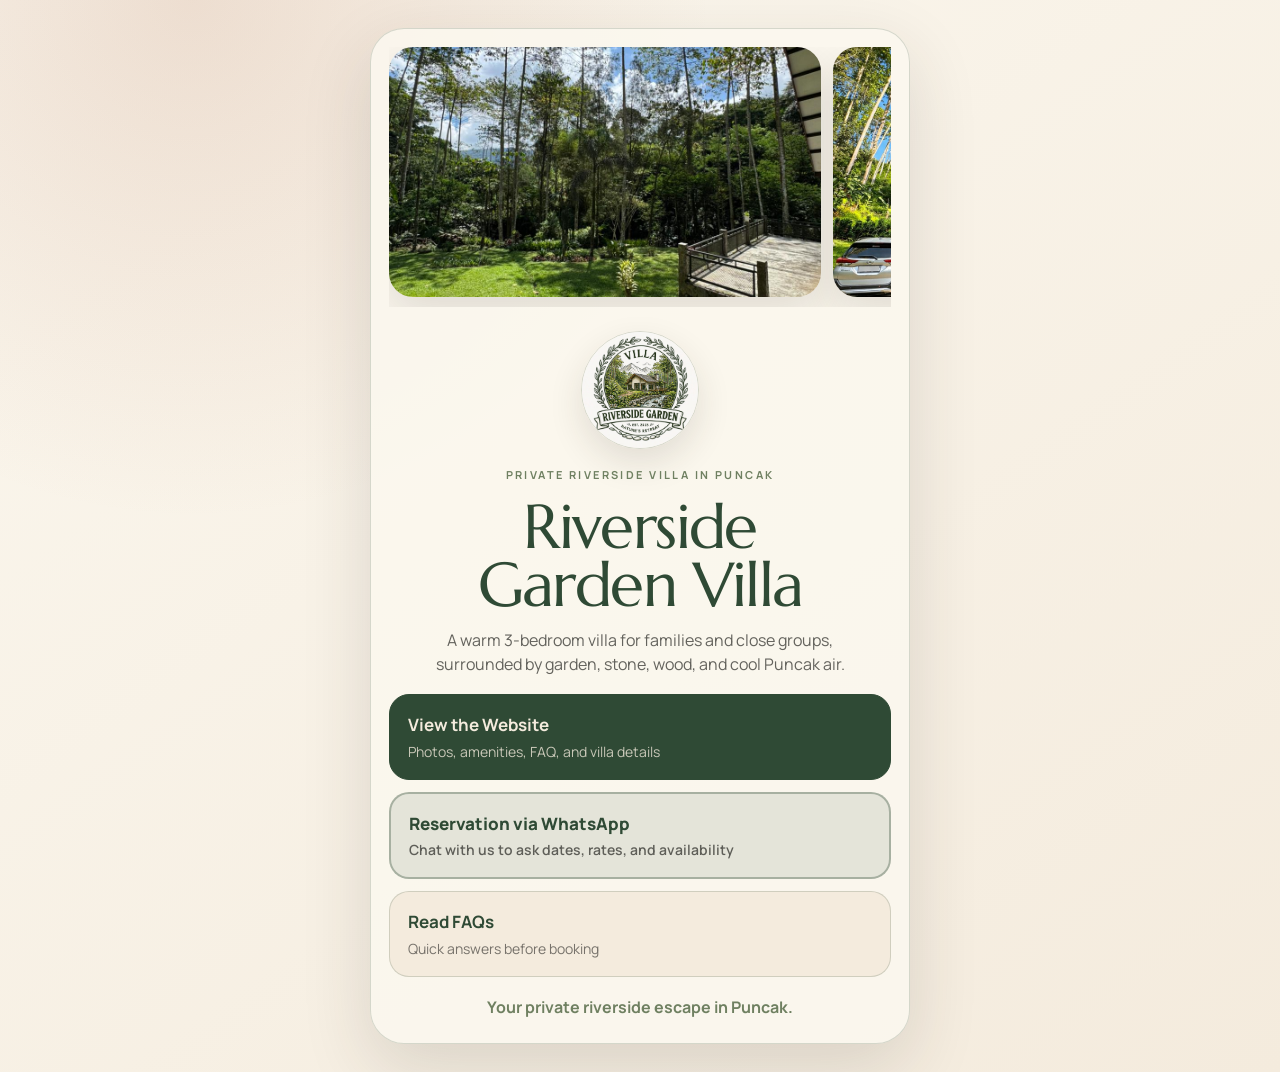
==== links.html @ 7922874e "Simplify links page CTAs" ====
<!doctype html>
<html lang="en">
<head>
  <meta charset="utf-8" />
  <meta name="viewport" content="width=device-width, initial-scale=1" />
  <title>Riverside Garden Villa Links | Puncak Private Villa</title>
  <meta name="description" content="Quick links for Riverside Garden Villa: view the villa website, contact via WhatsApp, browse photos, and check amenities for this private 3-bedroom riverside villa in Puncak." />
  <meta property="og:title" content="Riverside Garden Villa — Links" />
  <meta property="og:description" content="View the villa, contact for reservations, and explore a private riverside stay in Puncak." />
  <link rel="preconnect" href="https://fonts.googleapis.com">
  <link rel="preconnect" href="https://fonts.gstatic.com" crossorigin>
  <link href="https://fonts.googleapis.com/css2?family=Manrope:wght@400;500;600;700;800&family=Marcellus&display=swap" rel="stylesheet">
  <link rel="stylesheet" href="styles.css" />
</head>
<body class="links-body">
  <main class="links-page">
    <section class="links-card">
      <div class="links-hero-scroll" aria-label="Riverside Garden Villa photo preview">
        <img src="assets/step-outside-garden-deck.jpg" alt="Garden deck and riverside greenery at Riverside Garden Villa in Puncak" />
        <img src="assets/arrive-front-driveway.jpg" alt="Front driveway arrival view of Riverside Garden Villa in Puncak" />
        <img src="assets/living-dining-1.jpg" alt="Warm living and dining room for gathering together" />
        <img src="assets/bedroom-3.jpg" alt="Bedroom with double bed and warm wood finishes" />
        <img src="assets/step-outside-stream.jpg" alt="Natural stream and garden landscape beside the villa" />
      </div>
      <div class="brand-lockup">
        <img class="actual-logo" src="assets/logo-riverside-garden.jpg" alt="Riverside Garden Villa logo" />
        <p class="eyebrow">Private riverside villa in Puncak</p>
        <h1>Riverside Garden Villa</h1>
        <p>A warm 3-bedroom villa for families and close groups, surrounded by garden, stone, wood, and cool Puncak air.</p>
      </div>

      <div class="link-list" aria-label="Riverside Garden Villa quick links">
        <a class="link-pill primary-link" href="index.html">
          <strong>View the Website</strong>
          <span>Photos, amenities, FAQ, and villa details</span>
        </a>
        <a class="link-pill whatsapp-link" href="https://wa.me/6287873734000?text=Hi%20Riverside%20Garden%20Villa%2C%20I%27d%20like%20to%20ask%20about%20availability%20and%20reservation." target="_blank" rel="noopener">
          <strong>Reservation via WhatsApp</strong>
          <span>Chat with us to ask dates, rates, and availability</span>
        </a>
        <a class="link-pill" href="index.html#faq">
          <strong>Read FAQs</strong>
          <span>Quick answers before booking</span>
        </a>
      </div>

      <p class="links-foot">Your private riverside escape in Puncak.</p>
    </section>
  </main>
</body>
</html>
---- styles.css ----
:root{
  --green:#2F4A35;
  --moss:#6F8061;
  --stone:#77736A;
  --cream:#F4EBDD;
  --cream-2:#FBF7EE;
  --wood:#8A5F3F;
  --terracotta:#B06F4F;
  --charcoal:#2A2925;
  --line:rgba(47,74,53,.18);
  --shadow:0 24px 70px rgba(47,42,34,.14);
  --radius:28px;
}
*{box-sizing:border-box}
html{scroll-behavior:smooth}
body{
  margin:0;
  background:var(--cream-2);
  color:var(--charcoal);
  font-family:"Manrope",system-ui,sans-serif;
  line-height:1.5;
}
body:before{
  content:"";
  position:fixed;
  inset:0;
  pointer-events:none;
  opacity:.08;
  background-image:radial-gradient(var(--stone) .6px, transparent .6px);
  background-size:12px 12px;
}
img{max-width:100%;display:block;object-fit:cover}
a{color:inherit;text-decoration:none}
.section-pad{padding:96px clamp(20px,5vw,72px)}
.nav{
  position:sticky;
  top:0;
  z-index:20;
  display:flex;
  align-items:center;
  justify-content:space-between;
  gap:24px;
  padding:18px clamp(20px,5vw,72px);
  background:rgba(251,247,238,.86);
  backdrop-filter:blur(18px);
  border-bottom:1px solid var(--line);
}
.brand{display:flex;align-items:center;gap:12px;font-weight:700;color:var(--green)}
.brand-mark{
  width:42px;height:42px;border-radius:50%;
  display:grid;place-items:center;
  background:var(--green);color:var(--cream);
  font-family:"Cormorant Garamond",Georgia,serif;font-weight:800;
}
.nav nav{display:flex;gap:28px;color:rgba(42,41,37,.72);font-size:14px}
.nav nav a:hover{color:var(--green)}
.nav-cta{padding:12px 18px;border-radius:999px;background:var(--green);color:var(--cream);font-weight:800;font-size:13px;letter-spacing:.04em;text-transform:uppercase}
.hero{
  display:grid;
  grid-template-columns:minmax(0, .92fr) minmax(360px,1.08fr);
  gap:56px;
  align-items:center;
  min-height:calc(100dvh - 80px);
}
.eyebrow{
  margin:0 0 14px;
  color:var(--moss);
  text-transform:uppercase;
  letter-spacing:.22em;
  font-size:11px;
  font-weight:700;
}
h1,h2{font-family:"Cormorant Garamond",Georgia,serif;line-height:.92;letter-spacing:-.018em;margin:0;color:var(--green);font-weight:700}
h1{font-size:clamp(58px,8.4vw,122px);text-wrap:balance}
h2{font-size:clamp(40px,5.2vw,78px);text-wrap:balance}
.lead{font-size:19px;color:rgba(42,41,37,.72);max-width:620px;font-weight:500;margin:28px 0 0}
.actions{display:flex;gap:14px;margin-top:34px;flex-wrap:wrap}
.button{display:inline-flex;align-items:center;justify-content:center;border-radius:999px;padding:15px 22px;font-weight:800;letter-spacing:.035em;text-transform:uppercase;transition:transform .25s ease, background .25s ease}
.button:active{transform:scale(.98) translateY(1px)}
.primary{background:var(--green);color:var(--cream)}
.primary:hover{background:#263d2c}
.secondary{background:rgba(47,74,53,.08);color:var(--green);border:1px solid var(--line)}
.large{padding:18px 28px;white-space:nowrap}
.hero-media{position:relative}
.hero-media img{height:min(74vh,720px);width:100%;border-radius:var(--radius);box-shadow:var(--shadow)}
.hero-card{
  position:absolute;left:28px;bottom:28px;right:28px;
  padding:20px 22px;border-radius:22px;
  background:rgba(244,235,221,.86);
  backdrop-filter:blur(14px);
  border:1px solid rgba(255,255,255,.48);
  display:flex;justify-content:space-between;gap:18px;align-items:center;
}
.hero-card span{color:rgba(42,41,37,.68)}
.highlights{
  margin:0 clamp(20px,5vw,72px);
  padding:18px;
  border:1px solid var(--line);
  border-radius:999px;
  display:flex;
  gap:10px;
  flex-wrap:wrap;
  justify-content:center;
  background:var(--cream);
}
.highlights span{padding:9px 14px;border-radius:999px;background:rgba(47,74,53,.07);color:var(--green);font-size:14px;font-weight:700}
.story{display:grid;grid-template-columns:1.05fr .95fr;gap:80px;align-items:end;border-bottom:1px solid var(--line)}
.story p:last-child{font-size:21px;color:rgba(42,41,37,.72);max-width:760px;font-weight:500;margin:0}
.split{display:grid;grid-template-columns:1fr 1fr;gap:56px;align-items:center}
.split.reverse{background:var(--cream)}
.split img{height:620px;width:100%;border-radius:var(--radius);box-shadow:var(--shadow)}
.split-copy p:not(.eyebrow){font-size:18px;color:rgba(42,41,37,.72);max-width:590px}
.ticks{list-style:none;padding:0;margin:28px 0 0;display:grid;gap:12px}
.ticks li{padding:14px 16px;border-left:3px solid var(--terracotta);background:rgba(176,111,79,.08);border-radius:12px}
.section-head{max-width:860px;margin-bottom:42px}.section-head.compact{max-width:720px}
.gallery-grid{display:grid;grid-template-columns:1.25fr .85fr .85fr;grid-auto-rows:320px;gap:18px}
figure{margin:0;position:relative;overflow:hidden;border-radius:24px;background:var(--cream);box-shadow:0 16px 48px rgba(47,42,34,.10)}
figure.large{grid-row:span 2}
figure img{width:100%;height:100%}
figcaption{position:absolute;left:16px;bottom:16px;background:rgba(251,247,238,.88);padding:10px 13px;border-radius:999px;color:var(--green);font-weight:700;font-size:13px}
.river{background:linear-gradient(135deg,rgba(47,74,53,.96),rgba(111,128,97,.9)),url('assets/4433a8c8-841c-4224-a8cb-669ea52f34e6.jpg') center/cover;color:var(--cream)}
.river-panel{max-width:820px}.river h2,.river .eyebrow{color:var(--cream)}.river p:last-child{font-size:20px;color:rgba(244,235,221,.82)}
.amenity-grid{display:grid;grid-template-columns:repeat(3,1fr);gap:16px}
.amenity-grid div{padding:26px;border:1px solid var(--line);border-radius:22px;background:var(--cream)}
.amenity-grid strong{display:block;color:var(--green);font-size:19px;margin-bottom:8px;letter-spacing:-.01em}.amenity-grid span{color:rgba(42,41,37,.68)}
.faq{background:var(--cream)}
details{border-top:1px solid var(--line);padding:22px 0;max-width:960px}details:last-child{border-bottom:1px solid var(--line)}
summary{cursor:pointer;font-weight:700;color:var(--green);font-size:20px;letter-spacing:-.01em}details p{color:rgba(42,41,37,.7);max-width:760px}
.booking{display:flex;justify-content:space-between;align-items:center;gap:32px;background:var(--green);color:var(--cream)}
.booking h2,.booking .eyebrow{color:var(--cream)}.booking p:last-child{max-width:640px;color:rgba(244,235,221,.78);font-size:18px}.booking .primary{background:var(--cream);color:var(--green)}
@media (max-width: 900px){
  .nav nav{display:none}.nav-cta{display:none}.section-pad{padding:64px 20px}.hero,.story,.split{grid-template-columns:1fr;gap:34px}.hero{min-height:auto}.hero-media img,.split img{height:460px}.gallery-grid{grid-template-columns:1fr;grid-auto-rows:280px}figure.large{grid-row:span 1}.amenity-grid{grid-template-columns:1fr}.booking{display:block}.booking .button{margin-top:24px}.highlights{border-radius:24px}.hero-card{position:static;margin-top:14px;display:block}
}
.links-body{
  min-height:100dvh;
  background:
    radial-gradient(circle at 15% 0%, rgba(176,111,79,.18), transparent 34%),
    linear-gradient(145deg, var(--cream-2), var(--cream));
}
.links-page{
  min-height:100dvh;
  display:grid;
  place-items:center;
  padding:28px 18px;
}
.links-card{
  width:min(100%, 540px);
  padding:18px 18px 24px;
  border:1px solid var(--line);
  border-radius:34px;
  background:rgba(251,247,238,.88);
  box-shadow:var(--shadow);
}
.links-hero-img img{
  width:100%;
  height:250px;
  border-radius:24px;
  box-shadow:0 18px 42px rgba(47,42,34,.12);
}
.brand-lockup{
  text-align:center;
  padding:24px 14px 18px;
}
.brand-lockup .brand-mark{
  margin:0 auto 18px;
}
.brand-lockup h1{
  font-size:clamp(40px, 11vw, 62px);
}
.brand-lockup p:not(.eyebrow){
  margin:14px auto 0;
  color:rgba(42,41,37,.72);
  max-width:410px;
}
.link-list{
  display:grid;
  gap:12px;
}
.link-pill{
  display:block;
  padding:17px 18px;
  border-radius:20px;
  background:var(--cream);
  border:1px solid var(--line);
  transition:transform .2s ease, border-color .2s ease, background .2s ease;
}
.link-pill:hover{
  transform:translateY(-2px);
  border-color:rgba(47,74,53,.38);
}
.link-pill strong{
  display:block;
  color:var(--green);
  font-size:17px;
}
.link-pill span{
  display:block;
  margin-top:3px;
  color:rgba(42,41,37,.62);
  font-size:14px;
}
.primary-link{
  background:var(--green);
  border-color:var(--green);
}
.primary-link strong,.primary-link span{color:var(--cream)}
.primary-link span{opacity:.78}
.links-foot{
  margin:18px 0 0;
  text-align:center;
  color:var(--moss);
  font-weight:700;
}
@media (max-width:520px){
  .links-card{border-radius:28px;padding:14px 14px 20px}
  .links-hero-img img{height:210px}
}
.nav-logo{
  width:46px;
  height:46px;
  border-radius:50%;
  object-fit:cover;
  border:1px solid rgba(47,74,53,.2);
}
.actual-logo{
  width:118px;
  height:118px;
  border-radius:50%;
  object-fit:cover;
  margin:0 auto 18px;
  display:block;
  border:1px solid rgba(47,74,53,.18);
  box-shadow:0 14px 34px rgba(47,42,34,.12);
}
.links-hero-scroll{
  display:flex;
  gap:12px;
  overflow-x:auto;
  scroll-snap-type:x mandatory;
  -webkit-overflow-scrolling:touch;
  padding-bottom:10px;
  scrollbar-color:rgba(47,74,53,.35) transparent;
}
.links-hero-scroll img{
  flex:0 0 86%;
  width:86%;
  height:250px;
  border-radius:24px;
  scroll-snap-align:center;
  box-shadow:0 18px 42px rgba(47,42,34,.12);
}
.links-hero-scroll img:first-child{margin-left:0}
.links-hero-scroll:after{
  content:"";
  flex:0 0 2px;
}
@media (max-width:520px){
  .links-hero-scroll img{height:210px;flex-basis:88%;width:88%}
  .actual-logo{width:104px;height:104px}
}
/* Gallery alignment refinement */
.gallery-grid{
  align-items:stretch;
}
.gallery-grid figure{
  display:grid;
  grid-template-rows:1fr auto;
  overflow:hidden;
  background:var(--cream);
}
.gallery-grid figure img{
  grid-row:1;
  width:100%;
  height:100%;
  min-height:0;
}
.gallery-grid figure figcaption{
  position:static;
  grid-row:2;
  display:flex;
  align-items:center;
  min-height:54px;
  padding:14px 18px;
  border-radius:0;
  background:var(--cream);
  border-top:1px solid var(--line);
  color:var(--green);
  font-weight:800;
  font-size:13px;
  letter-spacing:.08em;
  text-transform:uppercase;
}
.gallery-grid figure.large img{
  height:586px;
}
@media (max-width:900px){
  .gallery-grid figure.large img,
  .gallery-grid figure img{height:226px}
  .gallery-grid{grid-auto-rows:auto}
}
/* Editorial hero refinement */
.hero-editorial{
  position:relative;
  overflow:hidden;
  grid-template-columns:minmax(0,.9fr) minmax(420px,1.1fr);
}
.hero-editorial:before{
  content:"";
  position:absolute;
  width:520px;
  height:520px;
  border-radius:50%;
  right:-160px;
  top:72px;
  background:rgba(111,128,97,.16);
  z-index:-1;
}
.hero-logo{
  width:138px;
  height:138px;
  border-radius:50%;
  object-fit:cover;
  margin-bottom:28px;
  border:1px solid rgba(47,74,53,.18);
  box-shadow:0 18px 44px rgba(47,42,34,.12);
}
.hero-collage{
  position:relative;
  min-height:720px;
}
.hero-main-photo{
  position:absolute;
  inset:34px 0 64px 82px;
  border-radius:34px;
  overflow:hidden;
  box-shadow:var(--shadow);
}
.hero-main-photo img{
  width:100%;
  height:100%;
}
.hero-main-photo figcaption{
  position:absolute;
  left:20px;
  bottom:20px;
  border-radius:999px;
  border:1px solid rgba(255,255,255,.52);
  background:rgba(244,235,221,.88);
  backdrop-filter:blur(12px);
}
.hero-float{
  position:absolute;
  border-radius:24px;
  border:8px solid var(--cream-2);
  box-shadow:0 20px 54px rgba(47,42,34,.18);
}
.hero-float-one{
  width:310px;
  height:235px;
  left:0;
  top:0;
}
.hero-float-two{
  width:250px;
  height:180px;
  right:18px;
  bottom:0;
}
.hero-collage .hero-card{
  left:auto;
  right:38px;
  bottom:104px;
  width:min(360px,70%);
}
@media (max-width:900px){
  .hero-editorial{grid-template-columns:1fr}
  .hero-logo{width:112px;height:112px;margin-bottom:20px}
  .hero-collage{min-height:auto;display:grid;gap:14px}
  .hero-main-photo,.hero-float,.hero-collage .hero-card{position:static;width:100%;height:auto;inset:auto}
  .hero-main-photo{height:420px}
  .hero-main-photo img{height:100%}
  .hero-float{display:none}
  .hero-main-photo figcaption{position:absolute}
}
/* Impeccable pass: typography, hero, narrative gallery */
h1,h2{font-family:"Marcellus", Georgia, serif;font-weight:400;letter-spacing:-.026em;line-height:.94}
h1{font-size:clamp(52px,7.6vw,108px)}
h2{font-size:clamp(36px,4.8vw,68px)}
.hero-retreat{
  min-height:calc(100dvh - 80px);
  display:grid;
  grid-template-columns:minmax(0,1.12fr) minmax(380px,.88fr);
  gap:0;
  padding:clamp(18px,2vw,28px) clamp(20px,5vw,72px) 72px;
  align-items:stretch;
}
.hero-image-panel{
  min-height:720px;
  border-radius:36px 0 0 36px;
  overflow:hidden;
  box-shadow:var(--shadow);
}
.hero-image-panel img{width:100%;height:100%;object-fit:cover}
.hero-copy-panel{
  display:flex;
  flex-direction:column;
  justify-content:center;
  padding:clamp(32px,5vw,72px);
  background:var(--cream);
  border:1px solid var(--line);
  border-left:0;
  border-radius:0 36px 36px 0;
  box-shadow:0 24px 70px rgba(47,42,34,.10);
}
.hero-copy-panel .lead{font-size:20px;max-width:560px}
.hero-copy-panel .hero-logo{width:116px;height:116px;margin-bottom:34px}
.gallery .section-head h2{max-width:720px}
.gallery-grid figure figcaption{
  font-family:"Marcellus", Georgia, serif;
  text-transform:none;
  letter-spacing:-.01em;
  font-size:22px;
  font-weight:400;
  min-height:64px;
}
.river{background:linear-gradient(90deg,rgba(47,74,53,.98),rgba(47,74,53,.74),rgba(47,74,53,.42)),url('assets/4433a8c8-841c-4224-a8cb-669ea52f34e6.jpg') center/cover}
@media (max-width:900px){
  h1{font-size:clamp(46px,14vw,70px)}
  h2{font-size:clamp(34px,10vw,52px)}
  .hero-retreat{display:flex;flex-direction:column;padding:14px 14px 52px;min-height:auto}
  .hero-image-panel{min-height:360px;border-radius:28px 28px 0 0;box-shadow:none}
  .hero-copy-panel{border-left:1px solid var(--line);border-top:0;border-radius:0 0 28px 28px;padding:28px 22px 30px;box-shadow:0 18px 46px rgba(47,42,34,.10)}
  .hero-copy-panel .hero-logo{width:92px;height:92px;margin-bottom:22px}
  .hero-copy-panel .lead{font-size:17px}
  .actions .button{width:100%}
  .gallery-grid figure figcaption{font-size:20px;min-height:58px}
}
@media (max-width:520px){
  .nav{padding:12px 14px}.brand span:last-child{font-size:13px}.nav-logo{width:38px;height:38px}
  .highlights{margin:0 14px;padding:12px;justify-content:flex-start;border-radius:20px}.highlights span{font-size:12px;padding:8px 10px}
  .section-pad{padding:54px 16px}
  .split img{height:310px}.hero-image-panel{min-height:300px}
}
.side-scroll{
  display:flex;
  gap:16px;
  overflow-x:auto;
  scroll-snap-type:x mandatory;
  -webkit-overflow-scrolling:touch;
  padding:4px 4px 18px;
}
.side-scroll img{
  flex:0 0 min(86%, 620px);
  height:620px;
  border-radius:var(--radius);
  box-shadow:var(--shadow);
  scroll-snap-align:start;
}
.feature-scroll{
  min-width:0;
}
@media (max-width:900px){
  .side-scroll{margin-inline:-16px;padding-inline:16px;gap:12px}
  .side-scroll img{flex-basis:88%;height:360px;border-radius:24px}
}
@media (max-width:520px){
  .side-scroll img{height:310px;flex-basis:88%}
}
/* Mobile hero overlay refinement */
@media (max-width:900px){
  .hero-retreat{
    position:relative;
    display:block;
    min-height:calc(100dvh - 68px);
    padding:14px;
    overflow:hidden;
  }
  .hero-image-panel{
    position:absolute;
    inset:14px;
    min-height:0;
    height:auto;
    border-radius:30px;
    box-shadow:var(--shadow);
  }
  .hero-image-panel:after{
    content:"";
    position:absolute;
    inset:0;
    background:linear-gradient(180deg, rgba(24,39,28,.10) 0%, rgba(24,39,28,.18) 34%, rgba(24,39,28,.78) 100%);
    pointer-events:none;
  }
  .hero-copy-panel{
    position:relative;
    z-index:1;
    min-height:calc(100dvh - 96px);
    justify-content:flex-end;
    padding:28px 22px 30px;
    background:transparent;
    border:0;
    box-shadow:none;
    color:var(--cream);
  }
  .hero-copy-panel h1,
  .hero-copy-panel .eyebrow{
    color:var(--cream);
    text-shadow:0 2px 22px rgba(0,0,0,.26);
  }
  .hero-copy-panel .lead{
    color:rgba(244,235,221,.88);
    text-shadow:0 2px 18px rgba(0,0,0,.24);
  }
  .hero-copy-panel .hero-logo{
    width:84px;
    height:84px;
    margin-bottom:auto;
    background:var(--cream);
    border:4px solid rgba(244,235,221,.72);
    box-shadow:0 14px 34px rgba(0,0,0,.22);
  }
  .hero-copy-panel .actions{
    margin-top:24px;
  }
  .hero-copy-panel .button.primary{
    background:var(--cream);
    color:var(--green);
  }
  .hero-copy-panel .button.secondary{
    background:rgba(244,235,221,.16);
    color:var(--cream);
    border-color:rgba(244,235,221,.42);
    backdrop-filter:blur(10px);
  }
}
@media (max-width:520px){
  .hero-retreat{min-height:calc(100dvh - 64px);padding:10px}
  .hero-image-panel{inset:10px;border-radius:26px}
  .hero-copy-panel{min-height:calc(100dvh - 84px);padding:22px 18px 24px}
  .hero-copy-panel h1{font-size:clamp(42px,13vw,62px)}
  .hero-copy-panel .lead{font-size:16px;line-height:1.55}
}
/* Mobile hero readability pass */
@media (max-width:900px){
  .hero-image-panel:after{
    background:
      linear-gradient(180deg, rgba(12,22,15,.42) 0%, rgba(12,22,15,.50) 34%, rgba(12,22,15,.88) 100%),
      radial-gradient(circle at 24% 20%, rgba(12,22,15,.18), transparent 34%);
  }
  .hero-copy-panel h1{
    color:#fbf4e8;
    text-shadow:0 3px 30px rgba(0,0,0,.58), 0 1px 2px rgba(0,0,0,.36);
  }
  .hero-copy-panel .eyebrow{
    color:#fbf4e8;
    text-shadow:0 2px 16px rgba(0,0,0,.58);
    font-weight:900;
  }
  .hero-copy-panel .lead{
    color:rgba(251,244,232,.96);
    text-shadow:0 2px 18px rgba(0,0,0,.62), 0 1px 2px rgba(0,0,0,.38);
    font-weight:600;
  }
  .hero-copy-panel .button.primary{
    box-shadow:0 12px 34px rgba(0,0,0,.22);
  }
  .hero-copy-panel .button.secondary{
    background:rgba(18,35,24,.44);
    border-color:rgba(251,244,232,.56);
    box-shadow:inset 0 1px 0 rgba(255,255,255,.12), 0 12px 34px rgba(0,0,0,.18);
  }
}
/* Mobile gallery + amenities refinement */
@media (max-width:900px){
  .gallery-grid{
    display:grid;
    grid-template-columns:1fr;
    gap:18px;
  }
  .gallery-grid figure,
  .gallery-grid figure.large{
    grid-row:auto;
    border-radius:26px;
  }
  .gallery-grid figure img,
  .gallery-grid figure.large img{
    width:100%;
    height:260px;
    object-fit:cover;
  }
  .gallery-grid figure figcaption{
    min-height:62px;
    padding:16px 18px;
  }
  .amenity-grid{
    display:flex;
    overflow-x:auto;
    gap:14px;
    scroll-snap-type:x mandatory;
    -webkit-overflow-scrolling:touch;
    margin-inline:-16px;
    padding:4px 16px 18px;
  }
  .amenity-grid div{
    flex:0 0 78%;
    min-height:166px;
    scroll-snap-align:start;
    display:flex;
    flex-direction:column;
    justify-content:space-between;
  }
}
@media (max-width:520px){
  .gallery-grid figure img,
  .gallery-grid figure.large img{
    height:238px;
  }
  .amenity-grid div{
    flex-basis:82%;
    min-height:154px;
  }
}
.whatsapp-link{
  background:rgba(47,74,53,.10);
  border:2px solid rgba(47,74,53,.34);
}
.whatsapp-link strong{
  font-weight:900;
  color:var(--green);
}
.whatsapp-link span{
  font-weight:600;
  color:rgba(42,41,37,.72);
}
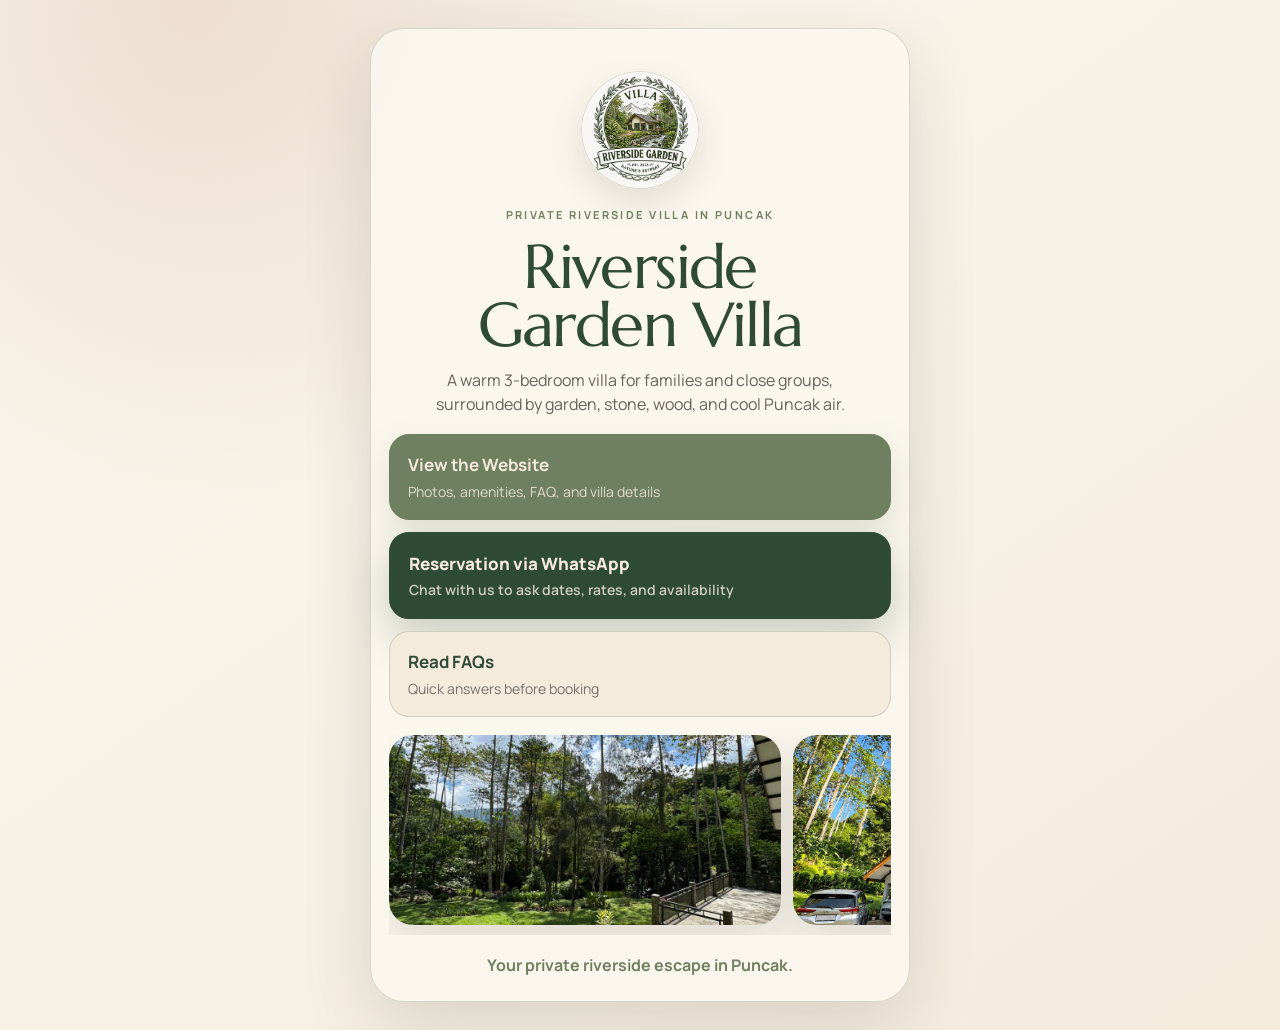
==== commit db764c74: "Move links photo carousel below CTAs" ====
--- a/links.html
+++ b/links.html
@@ -15,13 +15,6 @@
 <body class="links-body">
   <main class="links-page">
     <section class="links-card">
-      <div class="links-hero-scroll" aria-label="Riverside Garden Villa photo preview">
-        <img src="assets/step-outside-garden-deck.jpg" alt="Garden deck and riverside greenery at Riverside Garden Villa in Puncak" />
-        <img src="assets/arrive-front-driveway.jpg" alt="Front driveway arrival view of Riverside Garden Villa in Puncak" />
-        <img src="assets/living-dining-1.jpg" alt="Warm living and dining room for gathering together" />
-        <img src="assets/bedroom-3.jpg" alt="Bedroom with double bed and warm wood finishes" />
-        <img src="assets/step-outside-stream.jpg" alt="Natural stream and garden landscape beside the villa" />
-      </div>
       <div class="brand-lockup">
         <img class="actual-logo" src="assets/logo-riverside-garden.jpg" alt="Riverside Garden Villa logo" />
         <p class="eyebrow">Private riverside villa in Puncak</p>
@@ -44,6 +37,16 @@
         </a>
       </div>
 
+      <div class="links-gallery-wrap">
+      <div class="links-hero-scroll" aria-label="Riverside Garden Villa photo preview">
+        <img src="assets/step-outside-garden-deck.jpg" alt="Garden deck and riverside greenery at Riverside Garden Villa in Puncak" />
+        <img src="assets/arrive-front-driveway.jpg" alt="Front driveway arrival view of Riverside Garden Villa in Puncak" />
+        <img src="assets/living-dining-1.jpg" alt="Warm living and dining room for gathering together" />
+        <img src="assets/bedroom-3.jpg" alt="Bedroom with double bed and warm wood finishes" />
+        <img src="assets/step-outside-stream.jpg" alt="Natural stream and garden landscape beside the villa" />
+      </div>
+      </div>
+
       <p class="links-foot">Your private riverside escape in Puncak.</p>
     </section>
   </main>
--- a/styles.css
+++ b/styles.css
@@ -631,3 +631,49 @@
   font-weight:600;
   color:rgba(42,41,37,.72);
 }
+/* Make reservation CTA the primary action on links page */
+.link-list .primary-link{
+  background:var(--cream);
+  border:1px solid var(--line);
+}
+.link-list .primary-link strong{color:var(--green)}
+.link-list .primary-link span{color:rgba(42,41,37,.62);opacity:1}
+.whatsapp-link{
+  background:var(--green);
+  border-color:var(--green);
+  box-shadow:0 18px 42px rgba(47,74,53,.22);
+}
+.whatsapp-link strong,
+.whatsapp-link span{
+  color:var(--cream);
+}
+.whatsapp-link span{opacity:.82}
+/* Links CTA color hierarchy */
+.link-list .primary-link{
+  background:var(--moss);
+  border-color:var(--moss);
+  box-shadow:0 14px 34px rgba(111,128,97,.18);
+}
+.link-list .primary-link strong,
+.link-list .primary-link span{
+  color:var(--cream);
+}
+.link-list .primary-link span{opacity:.84}
+.whatsapp-link{
+  background:var(--green);
+  border-color:var(--green);
+  box-shadow:0 18px 42px rgba(47,74,53,.24);
+}
+.links-gallery-wrap{
+  margin-top:18px;
+}
+.links-gallery-wrap .links-hero-scroll img{
+  height:190px;
+  flex-basis:78%;
+}
+@media (max-width:520px){
+  .links-gallery-wrap .links-hero-scroll img{
+    height:172px;
+    flex-basis:82%;
+  }
+}
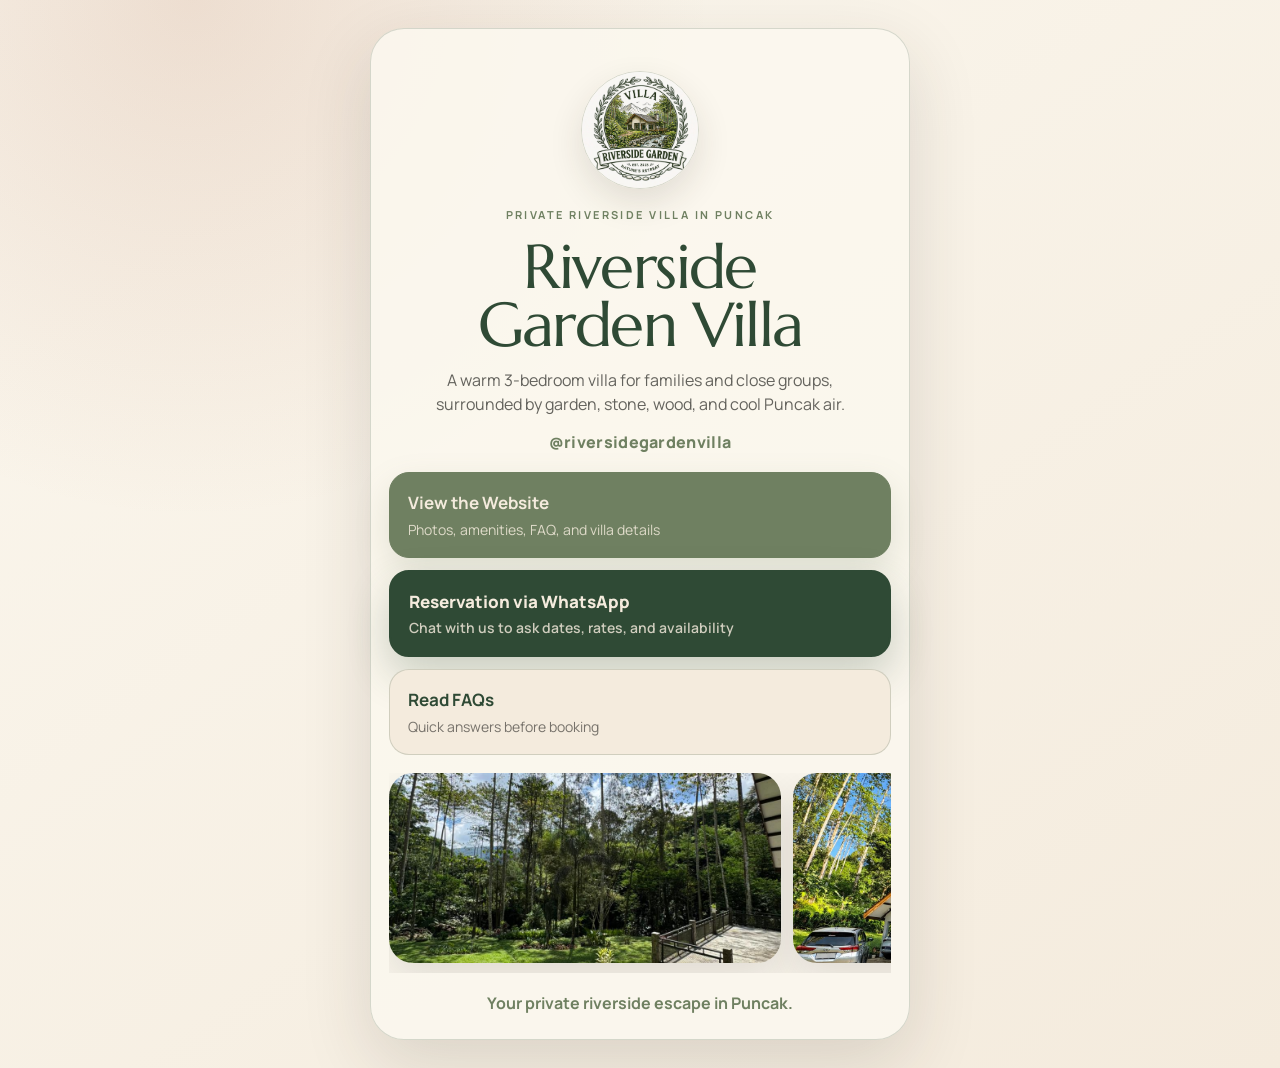
==== commit 1c182728: "Add Instagram handle" ====
--- a/links.html
+++ b/links.html
@@ -20,6 +20,7 @@
         <p class="eyebrow">Private riverside villa in Puncak</p>
         <h1>Riverside Garden Villa</h1>
         <p>A warm 3-bedroom villa for families and close groups, surrounded by garden, stone, wood, and cool Puncak air.</p>
+        <a class="ig-handle" href="https://instagram.com/riversidegardenvilla" target="_blank" rel="noopener">@riversidegardenvilla</a>
       </div>
 
       <div class="link-list" aria-label="Riverside Garden Villa quick links">
--- a/styles.css
+++ b/styles.css
@@ -677,3 +677,16 @@
     flex-basis:82%;
   }
 }
+.ig-handle{
+  display:inline-flex;
+  margin-top:14px;
+  color:var(--moss);
+  font-weight:800;
+  letter-spacing:.02em;
+}
+.inline-link{
+  color:var(--cream);
+  font-weight:800;
+  text-decoration:underline;
+  text-underline-offset:4px;
+}
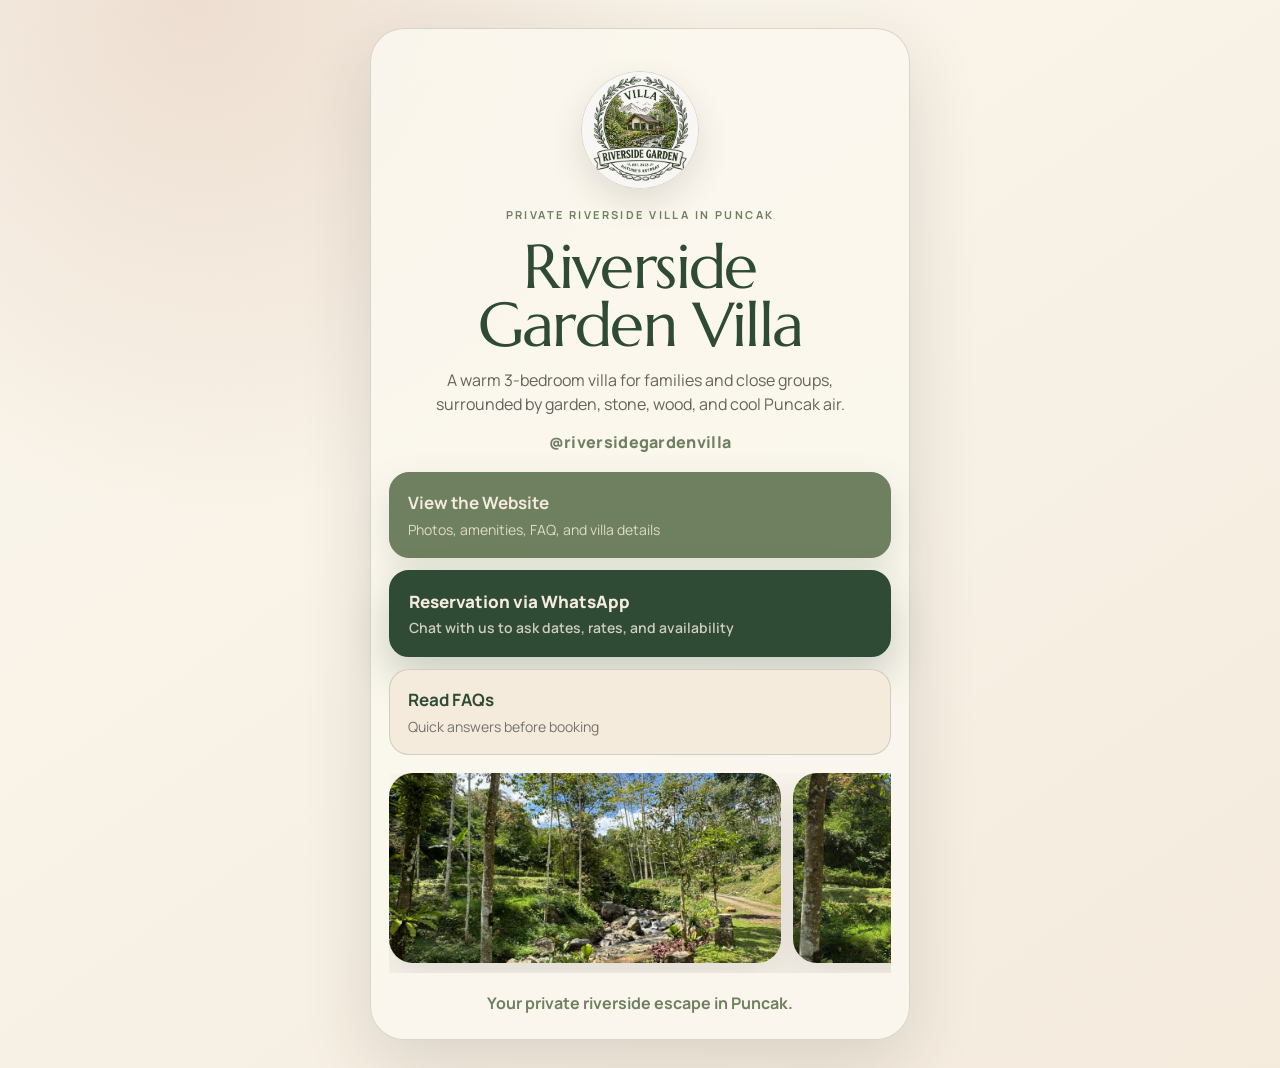
==== commit ed4477ee: "Add stronger nature and riverside imagery" ====
--- a/links.html
+++ b/links.html
@@ -40,11 +40,12 @@
 
       <div class="links-gallery-wrap">
       <div class="links-hero-scroll" aria-label="Riverside Garden Villa photo preview">
-        <img src="assets/step-outside-garden-deck.jpg" alt="Garden deck and riverside greenery at Riverside Garden Villa in Puncak" />
-        <img src="assets/arrive-front-driveway.jpg" alt="Front driveway arrival view of Riverside Garden Villa in Puncak" />
+        <img src="assets/nature-riverside-lawn.jpg" alt="Riverside lawn and stream surrounded by trees" />
+        <img src="assets/nature-rocky-stream.jpg" alt="Rocky stream running through the villa garden" />
+        <img src="assets/nature-wide-lawn.jpg" alt="Open green lawn with tall trees and hillside" />
+        <img src="assets/nature-terrace-view.jpg" alt="Terrace overlooking green riverside garden" />
         <img src="assets/living-dining-1.jpg" alt="Warm living and dining room for gathering together" />
         <img src="assets/bedroom-3.jpg" alt="Bedroom with double bed and warm wood finishes" />
-        <img src="assets/step-outside-stream.jpg" alt="Natural stream and garden landscape beside the villa" />
       </div>
       </div>
 
--- a/styles.css
+++ b/styles.css
@@ -690,3 +690,162 @@
   text-decoration:underline;
   text-underline-offset:4px;
 }
+/* Brand-icon amenities */
+.amenity-grid{
+  align-items:stretch;
+}
+.amenity-card{
+  position:relative;
+  overflow:hidden;
+  min-height:230px;
+}
+.amenity-icon{
+  width:44px;
+  height:44px;
+  border-radius:999px;
+  display:grid;
+  place-items:center;
+  margin-bottom:30px;
+  border:1px solid rgba(47,74,53,.24);
+  color:var(--green);
+  background:rgba(111,128,97,.10);
+  font-family:"Marcellus", Georgia, serif;
+  font-size:24px;
+  line-height:1;
+}
+.amenity-card.tall{
+  min-height:300px;
+  background:linear-gradient(180deg, rgba(111,128,97,.14), var(--cream));
+}
+.amenity-card.wide{
+  grid-column:span 2;
+  background:rgba(176,111,79,.08);
+}
+.amenity-card.quiet{
+  background:rgba(119,115,106,.10);
+}
+.amenity-card.image-card{
+  color:var(--cream);
+  background:var(--green);
+  border-color:rgba(47,74,53,.28);
+}
+.amenity-card.image-card img{
+  position:absolute;
+  inset:0;
+  width:100%;
+  height:100%;
+  object-fit:cover;
+  opacity:.28;
+}
+.amenity-card.image-card:after{
+  content:"";
+  position:absolute;
+  inset:0;
+  background:linear-gradient(180deg,rgba(47,74,53,.34),rgba(47,74,53,.86));
+}
+.amenity-card.image-card .amenity-icon,
+.amenity-card.image-card strong,
+.amenity-card.image-card span:not(.amenity-icon){
+  position:relative;
+  z-index:1;
+  color:var(--cream);
+}
+.amenity-card.image-card .amenity-icon{
+  border-color:rgba(244,235,221,.36);
+  background:rgba(244,235,221,.14);
+}
+@media (max-width:900px){
+  .amenity-grid .amenity-card,
+  .amenity-grid .amenity-card.tall,
+  .amenity-grid .amenity-card.wide{
+    flex:0 0 78%;
+    min-height:210px;
+    grid-column:auto;
+  }
+  .amenity-icon{margin-bottom:22px}
+}
+@media (max-width:520px){
+  .amenity-grid .amenity-card,
+  .amenity-grid .amenity-card.tall,
+  .amenity-grid .amenity-card.wide{
+    flex-basis:82%;
+    min-height:190px;
+  }
+}
+/* Mobile gallery becomes horizontal image carousel with overlay labels */
+@media (max-width:900px){
+  .gallery-grid{
+    display:flex;
+    overflow-x:auto;
+    gap:16px;
+    scroll-snap-type:x mandatory;
+    -webkit-overflow-scrolling:touch;
+    margin-inline:-16px;
+    padding:4px 16px 22px;
+  }
+  .gallery-grid figure,
+  .gallery-grid figure.large{
+    flex:0 0 82%;
+    height:360px;
+    grid-row:auto;
+    border-radius:28px;
+    scroll-snap-align:start;
+    display:block;
+    position:relative;
+    background:var(--green);
+    box-shadow:0 18px 46px rgba(47,42,34,.14);
+  }
+  .gallery-grid figure:after{
+    content:"";
+    position:absolute;
+    inset:0;
+    background:linear-gradient(180deg,rgba(10,20,13,0) 42%, rgba(10,20,13,.58) 100%);
+    pointer-events:none;
+  }
+  .gallery-grid figure img,
+  .gallery-grid figure.large img{
+    width:100%;
+    height:100%;
+    object-fit:cover;
+  }
+  .gallery-grid figure figcaption{
+    position:absolute;
+    left:18px;
+    bottom:18px;
+    z-index:1;
+    min-height:auto;
+    padding:8px 14px;
+    border:1px solid rgba(244,235,221,.42);
+    border-radius:999px;
+    background:rgba(244,235,221,.18);
+    backdrop-filter:blur(10px);
+    color:var(--cream);
+    font-size:22px;
+    line-height:1;
+  }
+}
+@media (max-width:520px){
+  .gallery-grid figure,
+  .gallery-grid figure.large{
+    flex-basis:84%;
+    height:330px;
+  }
+}
+/* Remove mobile gallery backing/borders: images fill cards */
+@media (max-width:900px){
+  .gallery-grid figure,
+  .gallery-grid figure.large{
+    padding:0;
+    background:transparent;
+    border:0;
+  }
+  .gallery-grid figure img,
+  .gallery-grid figure.large img{
+    position:absolute;
+    inset:0;
+    width:100%;
+    height:100%;
+    object-fit:cover;
+    border-radius:inherit;
+  }
+}
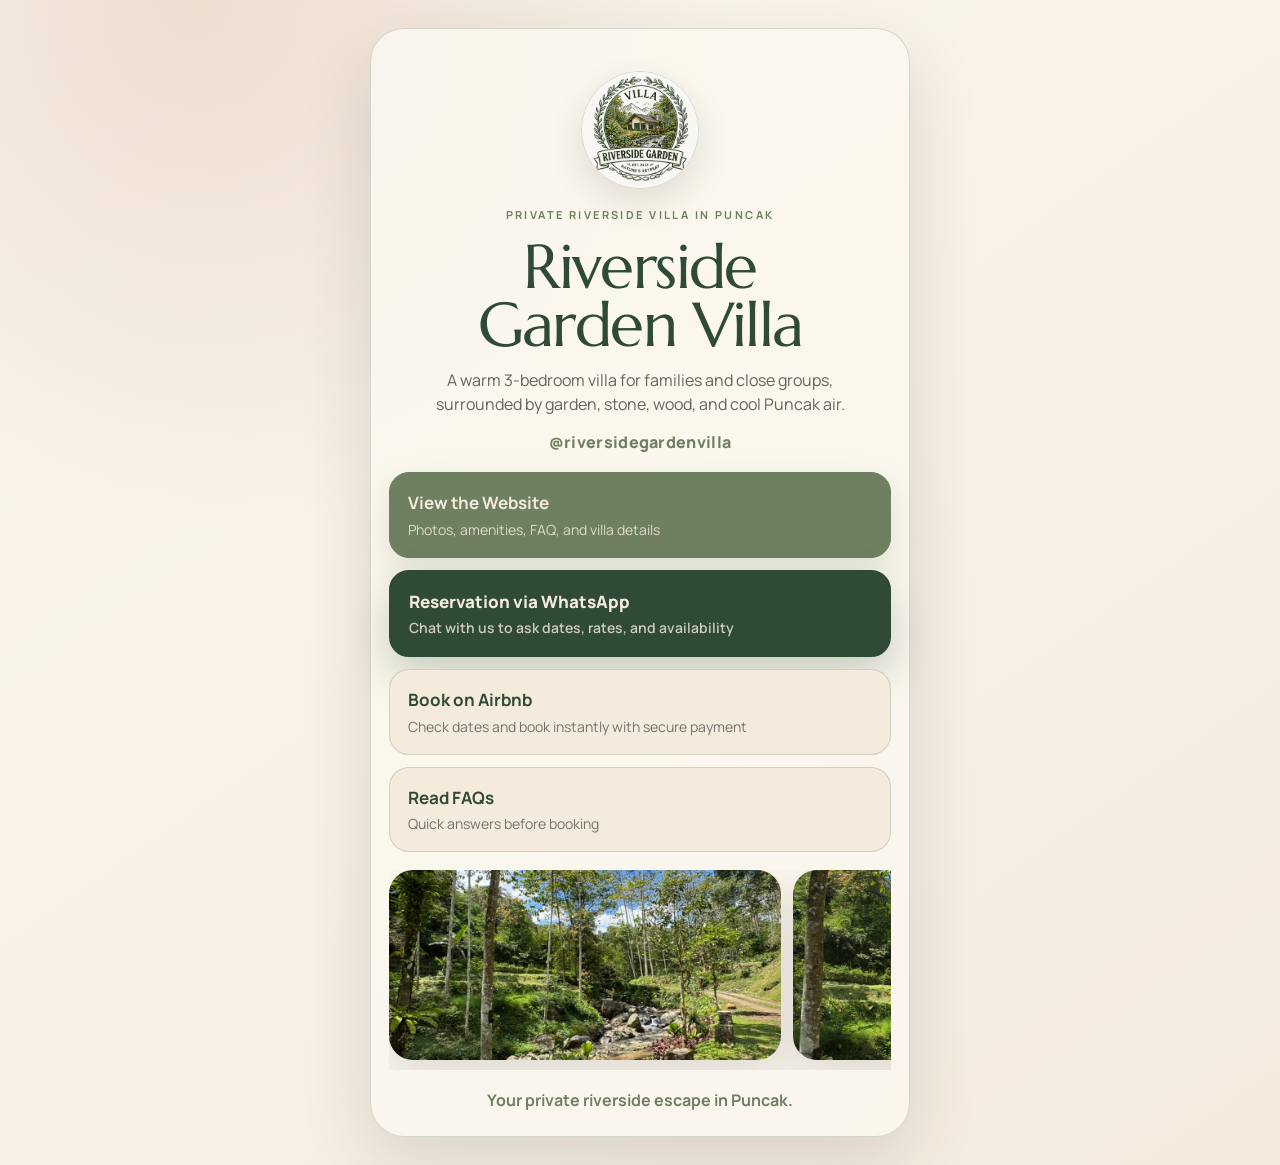
==== commit d603b7ea: "Add Airbnb listing links (booking CTA, links page, schema sameAs)" ====
--- a/links.html
+++ b/links.html
@@ -28,9 +28,13 @@
           <strong>View the Website</strong>
           <span>Photos, amenities, FAQ, and villa details</span>
         </a>
-        <a class="link-pill whatsapp-link" href="https://wa.me/6287873734000?text=Hi%20Riverside%20Garden%20Villa%2C%20I%27d%20like%20to%20ask%20about%20availability%20and%20reservation." target="_blank" rel="noopener">
+        <a class="link-pill whatsapp-link" href="https://wa.me/6287873734000?text=Halo%20Riverside%20Garden%20Villa%2C%20saya%20tertarik%20untuk%20reservasi.%20Boleh%20info%20tanggal%20terdekat%20yang%20tersedia%20dan%20rate-nya%20berapa%3F" target="_blank" rel="noopener">
           <strong>Reservation via WhatsApp</strong>
           <span>Chat with us to ask dates, rates, and availability</span>
+        </a>
+        <a class="link-pill" href="https://www.airbnb.com/rooms/1723818642363472291" target="_blank" rel="noopener">
+          <strong>Book on Airbnb</strong>
+          <span>Check dates and book instantly with secure payment</span>
         </a>
         <a class="link-pill" href="index.html#faq">
           <strong>Read FAQs</strong>
@@ -42,15 +46,17 @@
       <div class="links-hero-scroll" aria-label="Riverside Garden Villa photo preview">
         <img src="assets/nature-riverside-lawn.jpg" alt="Riverside lawn and stream surrounded by trees" />
         <img src="assets/nature-rocky-stream.jpg" alt="Rocky stream running through the villa garden" />
-        <img src="assets/nature-wide-lawn.jpg" alt="Open green lawn with tall trees and hillside" />
-        <img src="assets/nature-terrace-view.jpg" alt="Terrace overlooking green riverside garden" />
+        <img src="assets/arrive-front-driveway.jpg" alt="Front driveway arrival view of Riverside Garden Villa in Puncak" />
         <img src="assets/living-dining-1.jpg" alt="Warm living and dining room for gathering together" />
+        <img src="assets/living-room-1.jpg" alt="Living room with sofa, television, and fireplace" />
         <img src="assets/bedroom-3.jpg" alt="Bedroom with double bed and warm wood finishes" />
+        <img src="assets/bedroom-2.jpg" alt="Bedroom with bed, side table, curtains, and balcony door" />
       </div>
       </div>
 
       <p class="links-foot">Your private riverside escape in Puncak.</p>
     </section>
   </main>
+  <script src="lightbox.js"></script>
 </body>
 </html>
--- a/styles.css
+++ b/styles.css
@@ -849,3 +849,187 @@
     border-radius:inherit;
   }
 }
+/* Nature proof directly below intro story */
+.story-with-nature{
+  grid-template-columns:1.05fr .95fr;
+  row-gap:44px;
+}
+.nature-strip{
+  grid-column:1 / -1;
+  display:flex;
+  gap:18px;
+  overflow-x:auto;
+  scroll-snap-type:x mandatory;
+  -webkit-overflow-scrolling:touch;
+  padding:4px 2px 18px;
+}
+.nature-strip img{
+  flex:0 0 min(72%, 760px);
+  height:430px;
+  border-radius:28px;
+  object-fit:cover;
+  scroll-snap-align:start;
+  box-shadow:0 18px 46px rgba(47,42,34,.12);
+}
+.nature-strip img:nth-child(2){flex-basis:min(54%, 560px)}
+.nature-strip img:nth-child(3){flex-basis:min(62%, 640px)}
+@media (max-width:900px){
+  .story-with-nature{display:grid;grid-template-columns:1fr;row-gap:30px}
+  .nature-strip{margin-inline:-16px;padding-inline:16px;gap:14px}
+  .nature-strip img,
+  .nature-strip img:nth-child(2),
+  .nature-strip img:nth-child(3){
+    flex-basis:84%;
+    height:310px;
+    border-radius:26px;
+  }
+}
+@media (max-width:520px){
+  .nature-strip img,
+  .nature-strip img:nth-child(2),
+  .nature-strip img:nth-child(3){
+    height:285px;
+    flex-basis:86%;
+  }
+}
+.mini-image-strip{
+  display:flex;
+  gap:12px;
+  overflow-x:auto;
+  scroll-snap-type:x mandatory;
+  -webkit-overflow-scrolling:touch;
+  margin-top:28px;
+  padding-bottom:12px;
+}
+.mini-image-strip img{
+  flex:0 0 46%;
+  height:180px;
+  border-radius:20px;
+  object-fit:cover;
+  scroll-snap-align:start;
+  box-shadow:0 12px 30px rgba(47,42,34,.10);
+}
+@media (max-width:900px){
+  .mini-image-strip{margin-inline:-16px;padding-inline:16px;gap:12px}
+  .mini-image-strip img{flex-basis:68%;height:190px;border-radius:22px}
+}
+@media (max-width:520px){
+  .mini-image-strip img{flex-basis:74%;height:175px}
+}
+/* Mobile: keep Living & Dining heading before its images */
+@media (max-width:900px){
+  .split{
+    display:flex;
+    flex-direction:column;
+  }
+  .split > .split-copy{
+    order:1;
+  }
+  .split > .feature-scroll,
+  .split > img{
+    order:2;
+  }
+  .split.reverse > .split-copy{
+    order:1;
+  }
+  .split.reverse > .feature-scroll,
+  .split.reverse > img{
+    order:2;
+  }
+}
+/* Lightweight image lightbox */
+.is-zoomable{
+  cursor:zoom-in;
+}
+.lightbox-lock{
+  overflow:hidden;
+}
+.lightbox{
+  position:fixed;
+  inset:0;
+  z-index:100;
+  display:grid;
+  place-items:center;
+  padding:clamp(18px,4vw,46px);
+  background:rgba(16,26,18,.86);
+  backdrop-filter:blur(14px);
+  opacity:0;
+  pointer-events:none;
+  transition:opacity .22s ease;
+}
+.lightbox.is-open{
+  opacity:1;
+  pointer-events:auto;
+}
+.lightbox-image{
+  max-width:min(100%, 1180px);
+  max-height:82dvh;
+  width:auto;
+  height:auto;
+  object-fit:contain;
+  border-radius:24px;
+  box-shadow:0 30px 90px rgba(0,0,0,.38);
+  cursor:zoom-out;
+}
+.lightbox-close{
+  position:fixed;
+  top:18px;
+  right:18px;
+  width:46px;
+  height:46px;
+  border:1px solid rgba(244,235,221,.34);
+  border-radius:999px;
+  background:rgba(244,235,221,.14);
+  color:var(--cream);
+  font-size:30px;
+  line-height:1;
+  cursor:pointer;
+  backdrop-filter:blur(10px);
+}
+.lightbox-caption{
+  margin:14px 0 0;
+  max-width:min(90vw, 760px);
+  color:rgba(244,235,221,.84);
+  text-align:center;
+  font-size:14px;
+}
+@media (max-width:520px){
+  .lightbox{padding:14px}
+  .lightbox-image{max-height:78dvh;border-radius:18px}
+  .lightbox-close{top:12px;right:12px;width:42px;height:42px}
+}
+.lightbox-nav{
+  position:fixed;
+  top:50%;
+  transform:translateY(-50%);
+  width:52px;
+  height:52px;
+  border:1px solid rgba(244,235,221,.34);
+  border-radius:999px;
+  background:rgba(244,235,221,.14);
+  color:var(--cream);
+  font-size:44px;
+  line-height:.8;
+  cursor:pointer;
+  backdrop-filter:blur(10px);
+}
+.lightbox-prev{left:18px}
+.lightbox-next{right:18px}
+.lightbox-nav[hidden]{display:none}
+@media (max-width:520px){
+  .lightbox-nav{
+    top:auto;
+    bottom:56px;
+    transform:none;
+    width:46px;
+    height:46px;
+    font-size:38px;
+  }
+  .lightbox-prev{left:18px}
+  .lightbox-next{right:18px}
+}
+
+.booking-ctas{display:flex;flex-direction:column;gap:12px;flex-shrink:0;align-items:stretch}
+.booking .airbnb-btn{border:1.5px solid rgba(244,235,221,.55);color:var(--cream);background:transparent}
+.booking .airbnb-btn:hover{background:rgba(244,235,221,.12)}
+@media (max-width:900px){.booking .booking-ctas{margin-top:24px}.booking .booking-ctas .button{margin-top:0}}
